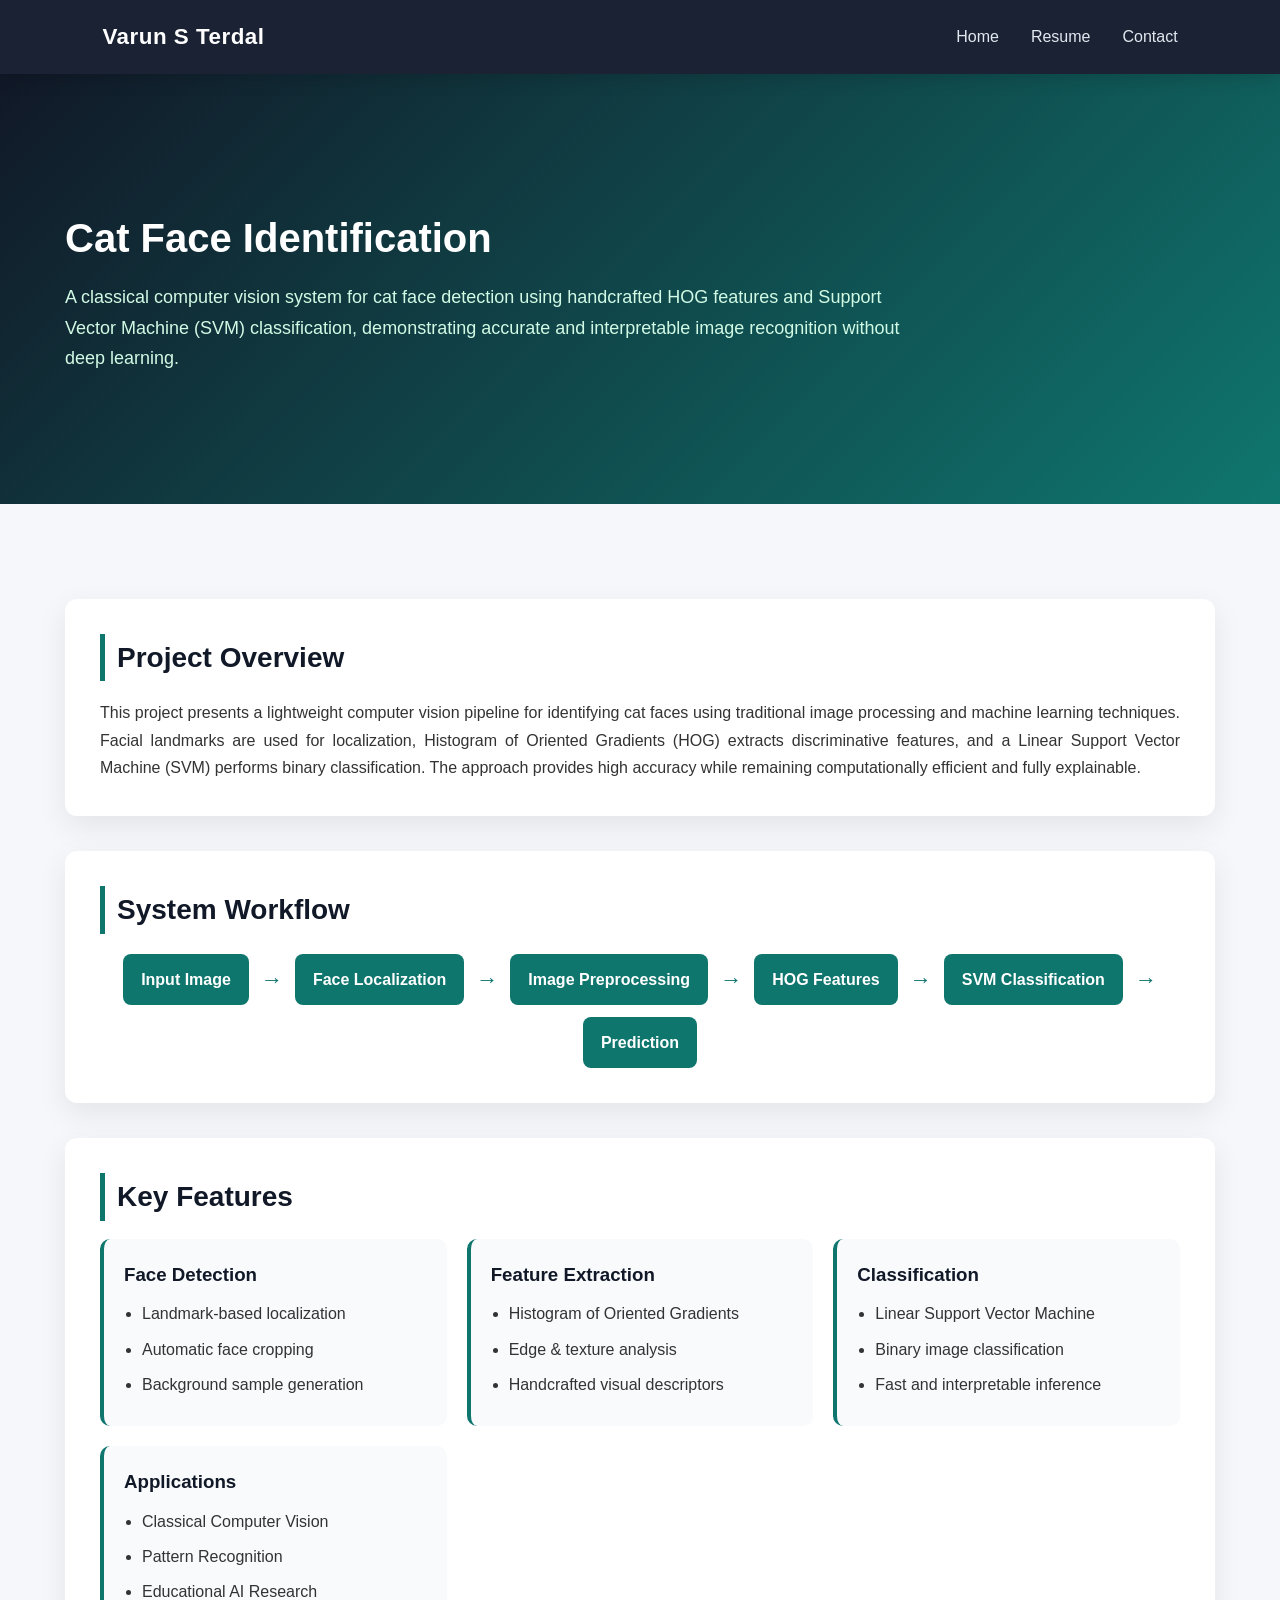
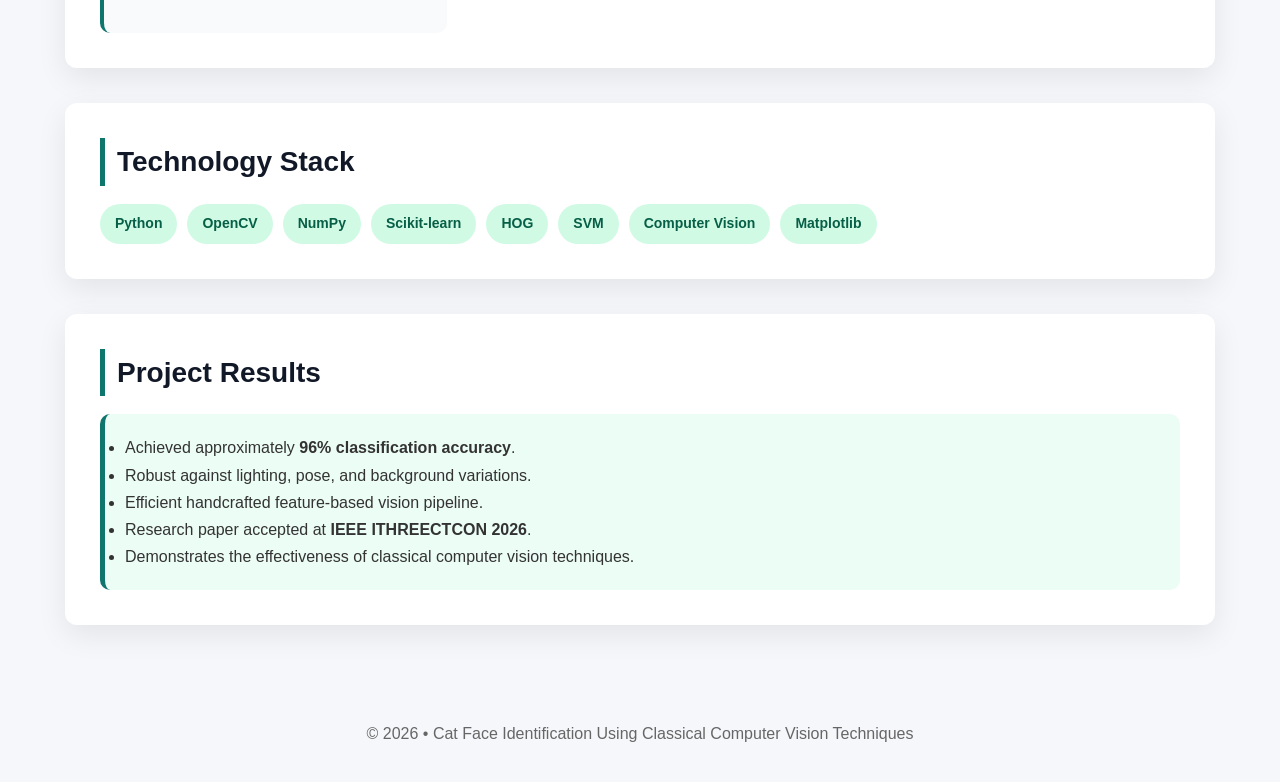
==== projects/catface.html @ 8e874999 "Complete portfolio website" ====
<!DOCTYPE html>
<html lang="en">
<head>
    <nav class="navbar__container">

        <a href="../index.html" class="navbar__logo">

            Varun S Terdal

        </a>

        <ul class="navbar__links">

            <li><a href="../index.html">Home</a></li>

            <li><a href="../resume.pdf" target="_blank">Resume</a></li>

            <li><a href="../index.html#contact">Contact</a></li>

        </ul>

    </nav>

<meta charset="UTF-8">
<meta name="viewport" content="width=device-width, initial-scale=1.0">
<title>Cat Face Identification | Classical Computer Vision</title>

<style>
    /* =========================
   NAVBAR
========================= */

.navbar__container{
    position: sticky;
    top: 0;
    z-index: 1000;

    display: flex;
    justify-content: space-between;
    align-items: center;

    width: 100%;
    padding: 18px 8%;

    background: rgba(15, 23, 42, 0.95);
    backdrop-filter: blur(12px);
    -webkit-backdrop-filter: blur(12px);

    box-shadow: 0 4px 18px rgba(0,0,0,0.15);
}

.navbar__logo{
    text-decoration: none;
    color: #ffffff;
    font-size: 1.4rem;
    font-weight: 700;
    letter-spacing: 0.5px;
    transition: .3s;
}

.navbar__logo:hover{
    color: #60a5fa;
}

.navbar__links{
    display: flex;
    align-items: center;
    gap: 32px;
    list-style: none;
}

.navbar__links li{
    list-style: none;
}

.navbar__links a{
    position: relative;
    text-decoration: none;
    color: #e2e8f0;
    font-size: 1rem;
    font-weight: 500;
    transition: .3s;
}

.navbar__links a:hover{
    color: #60a5fa;
}

.navbar__links a::after{
    content: "";
    position: absolute;
    left: 0;
    bottom: -6px;
    width: 0%;
    height: 2px;
    background: #60a5fa;
    transition: .3s;
}

.navbar__links a:hover::after{
    width: 100%;
}

/* Responsive */

@media (max-width:768px){

    .navbar__container{
        flex-direction: column;
        gap: 15px;
        padding: 18px 5%;
    }

    .navbar__links{
        gap: 18px;
        flex-wrap: wrap;
        justify-content: center;
    }

    .navbar__logo{
        font-size: 1.2rem;
    }

}
*{margin:0;padding:0;box-sizing:border-box;font-family:'Segoe UI',sans-serif;}
body{background:#f5f7fa;color:#333;line-height:1.7;}
.container{width:90%;max-width:1150px;margin:auto;padding:60px 0;}
.hero{background:linear-gradient(135deg,#111827,#0f766e);color:#fff;padding:70px 0;}
.hero h1{font-size:40px;margin-bottom:10px;}
.hero p{max-width:850px;color:#d1fae5;font-size:18px;}
.card{background:#fff;padding:35px;border-radius:12px;margin-top:35px;box-shadow:0 10px 30px rgba(0,0,0,.08);}
.section-title{font-size:28px;color:#111827;margin-bottom:18px;border-left:5px solid #0f766e;padding-left:12px;}
.grid{display:grid;grid-template-columns:repeat(auto-fit,minmax(280px,1fr));gap:20px;}
.box{background:#f8fafc;padding:20px;border-radius:10px;border-left:4px solid #0f766e;}
.box h3{margin-bottom:10px;color:#111827;}
.box ul{padding-left:18px;}
.box li{margin-bottom:8px;}
.workflow{display:flex;flex-wrap:wrap;justify-content:center;gap:12px;margin-top:20px;}
.step{background:#0f766e;color:#fff;padding:12px 18px;border-radius:8px;font-weight:600;}
.arrow{display:flex;align-items:center;font-size:22px;color:#0f766e;}
.tech{display:flex;flex-wrap:wrap;gap:10px;margin-top:15px;}
.tech span{background:#d1fae5;color:#065f46;padding:8px 15px;border-radius:25px;font-size:14px;font-weight:600;}
.result{background:#ecfdf5;border-left:5px solid #0f766e;padding:20px;border-radius:10px;}
.footer{text-align:center;padding:35px;color:#666;}
@media(max-width:768px){.arrow{display:none;}.hero h1{font-size:32px;}}
</style>

</head>
<body>

<section class="hero">
<div class="container">
<h1>Cat Face Identification</h1>
<p>A classical computer vision system for cat face detection using handcrafted HOG features and Support Vector Machine (SVM) classification, demonstrating accurate and interpretable image recognition without deep learning.</p>
</div>
</section>

<div class="container">

<div class="card">
<h2 class="section-title">Project Overview</h2>
<p style="text-align:justify;">
This project presents a lightweight computer vision pipeline for identifying cat faces using traditional image processing and machine learning techniques. Facial landmarks are used for localization, Histogram of Oriented Gradients (HOG) extracts discriminative features, and a Linear Support Vector Machine (SVM) performs binary classification. The approach provides high accuracy while remaining computationally efficient and fully explainable.
</p>
</div>

<div class="card">
<h2 class="section-title">System Workflow</h2>

<div class="workflow">
<div class="step">Input Image</div>
<div class="arrow">→</div>
<div class="step">Face Localization</div>
<div class="arrow">→</div>
<div class="step">Image Preprocessing</div>
<div class="arrow">→</div>
<div class="step">HOG Features</div>
<div class="arrow">→</div>
<div class="step">SVM Classification</div>
<div class="arrow">→</div>
<div class="step">Prediction</div>
</div>

</div>

<div class="card">
<h2 class="section-title">Key Features</h2>

<div class="grid">

<div class="box">
<h3>Face Detection</h3>
<ul>
<li>Landmark-based localization</li>
<li>Automatic face cropping</li>
<li>Background sample generation</li>
</ul>
</div>

<div class="box">
<h3>Feature Extraction</h3>
<ul>
<li>Histogram of Oriented Gradients</li>
<li>Edge & texture analysis</li>
<li>Handcrafted visual descriptors</li>
</ul>
</div>

<div class="box">
<h3>Classification</h3>
<ul>
<li>Linear Support Vector Machine</li>
<li>Binary image classification</li>
<li>Fast and interpretable inference</li>
</ul>
</div>

<div class="box">
<h3>Applications</h3>
<ul>
<li>Classical Computer Vision</li>
<li>Pattern Recognition</li>
<li>Educational AI Research</li>
</ul>
</div>

</div>

</div>

<div class="card">
<h2 class="section-title">Technology Stack</h2>

<div class="tech">
<span>Python</span>
<span>OpenCV</span>
<span>NumPy</span>
<span>Scikit-learn</span>
<span>HOG</span>
<span>SVM</span>
<span>Computer Vision</span>
<span>Matplotlib</span>
</div>

</div>

<div class="card">
<h2 class="section-title">Project Results</h2>

<div class="result">
<ul>
<li>Achieved approximately <strong>96% classification accuracy</strong>.</li>
<li>Robust against lighting, pose, and background variations.</li>
<li>Efficient handcrafted feature-based vision pipeline.</li>
<li>Research paper accepted at <strong>IEEE ITHREECTCON 2026</strong>.</li>
<li>Demonstrates the effectiveness of classical computer vision techniques.</li>
</ul>
</div>

</div>

</div>

<div class="footer">
© 2026 • Cat Face Identification Using Classical Computer Vision Techniques
</div>

</body>
</html>
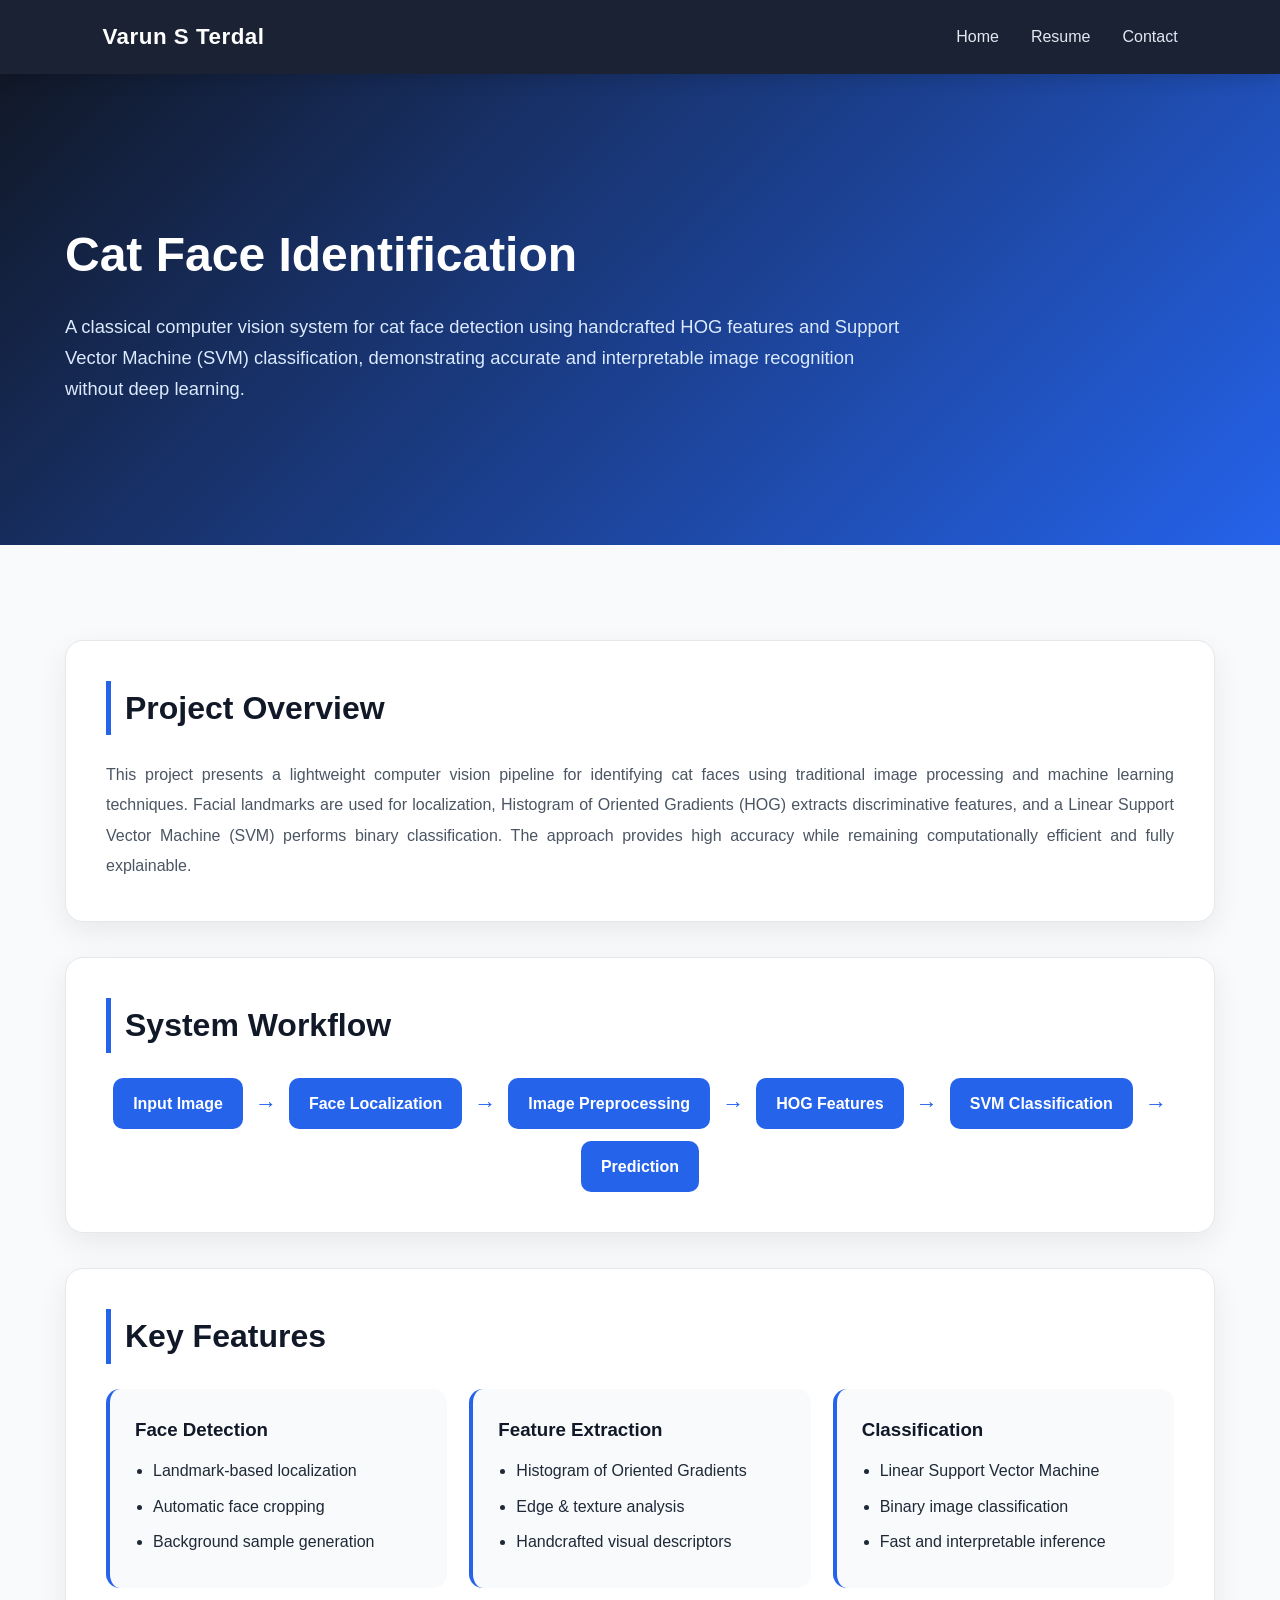
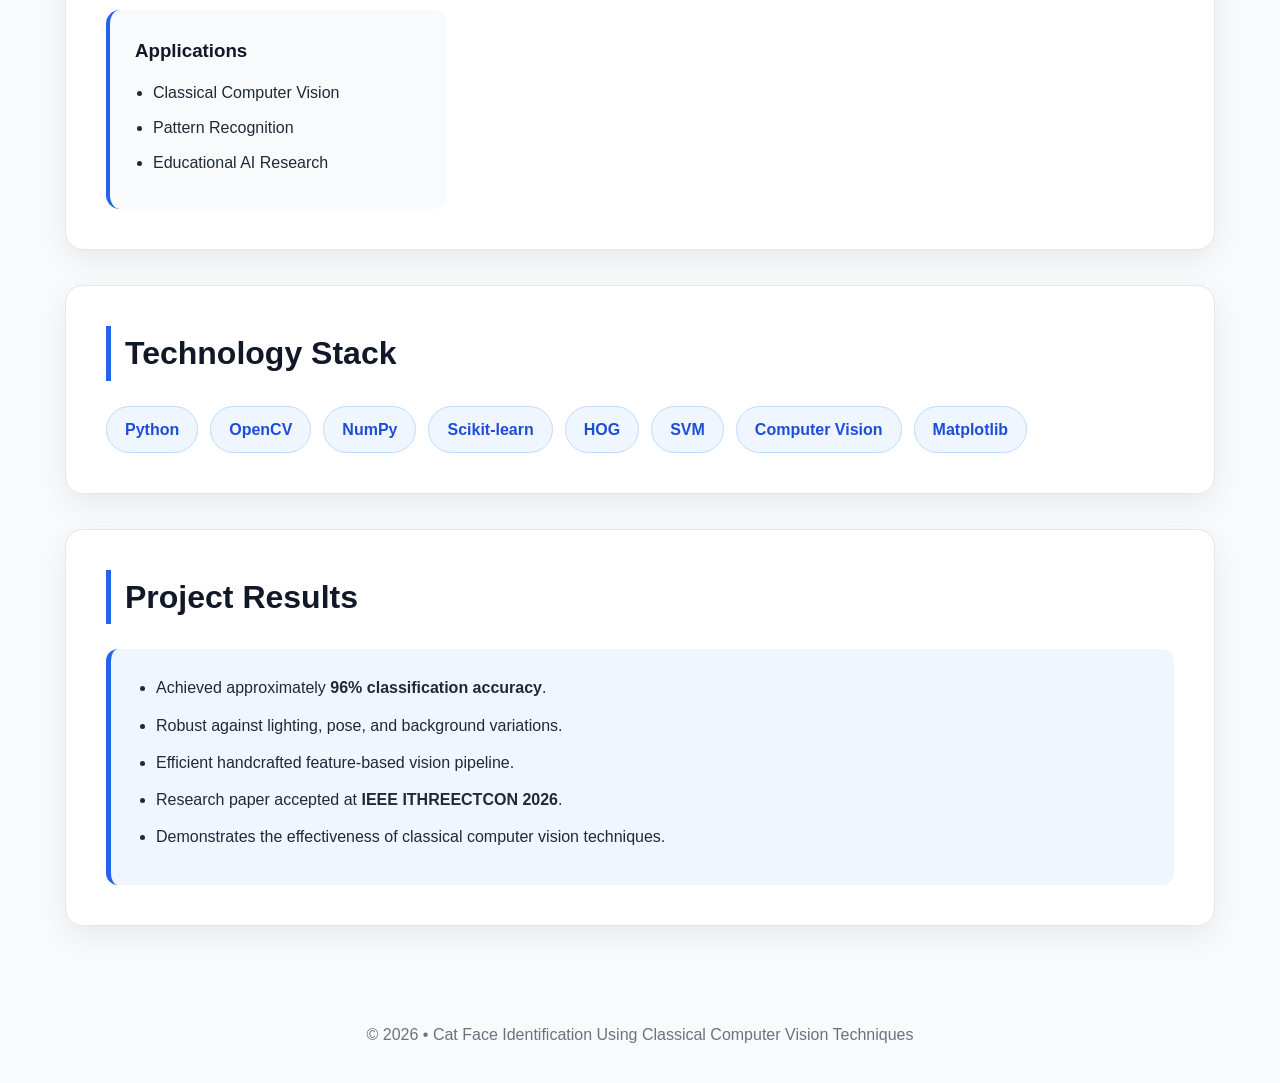
==== commit 2b89bfc2: "Update catface.html" ====
--- a/projects/catface.html
+++ b/projects/catface.html
@@ -13,7 +13,7 @@
 
             <li><a href="../index.html">Home</a></li>
 
-            <li><a href="../resume.pdf" target="_blank">Resume</a></li>
+            <li><a href="../Resume.pdf" target="_blank">Resume</a></li>
 
             <li><a href="../index.html#contact">Contact</a></li>
 
@@ -26,125 +26,471 @@
 <title>Cat Face Identification | Classical Computer Vision</title>
 
 <style>
-    /* =========================
+
+/* =========================
+   GLOBAL
+========================= */
+
+*{
+    margin:0;
+    padding:0;
+    box-sizing:border-box;
+    font-family:'Inter','Segoe UI',sans-serif;
+}
+
+body{
+    background:#f8fafc;
+    color:#1f2937;
+    line-height:1.7;
+}
+
+
+/* =========================
    NAVBAR
 ========================= */
 
 .navbar__container{
-    position: sticky;
-    top: 0;
-    z-index: 1000;
-
-    display: flex;
-    justify-content: space-between;
-    align-items: center;
-
-    width: 100%;
-    padding: 18px 8%;
-
-    background: rgba(15, 23, 42, 0.95);
-    backdrop-filter: blur(12px);
-    -webkit-backdrop-filter: blur(12px);
-
-    box-shadow: 0 4px 18px rgba(0,0,0,0.15);
-}
+
+    position:sticky;
+    top:0;
+    z-index:1000;
+
+    display:flex;
+    justify-content:space-between;
+    align-items:center;
+
+    width:100%;
+    padding:18px 8%;
+
+    background:rgba(15,23,42,.95);
+    backdrop-filter:blur(12px);
+
+    box-shadow:0 4px 18px rgba(0,0,0,.15);
+}
+
 
 .navbar__logo{
-    text-decoration: none;
-    color: #ffffff;
-    font-size: 1.4rem;
-    font-weight: 700;
-    letter-spacing: 0.5px;
-    transition: .3s;
-}
+
+    text-decoration:none;
+    color:white;
+
+    font-size:1.4rem;
+    font-weight:700;
+
+    letter-spacing:.5px;
+
+    transition:.3s;
+}
+
 
 .navbar__logo:hover{
-    color: #60a5fa;
-}
+    color:#60a5fa;
+}
+
 
 .navbar__links{
-    display: flex;
-    align-items: center;
-    gap: 32px;
-    list-style: none;
-}
-
-.navbar__links li{
-    list-style: none;
-}
+
+    display:flex;
+    gap:32px;
+
+    list-style:none;
+}
+
 
 .navbar__links a{
-    position: relative;
-    text-decoration: none;
-    color: #e2e8f0;
-    font-size: 1rem;
-    font-weight: 500;
-    transition: .3s;
-}
+
+    text-decoration:none;
+
+    color:#e2e8f0;
+
+    font-weight:500;
+
+    position:relative;
+
+    transition:.3s;
+}
+
 
 .navbar__links a:hover{
-    color: #60a5fa;
-}
+    color:#60a5fa;
+}
+
 
 .navbar__links a::after{
-    content: "";
-    position: absolute;
-    left: 0;
-    bottom: -6px;
-    width: 0%;
-    height: 2px;
-    background: #60a5fa;
-    transition: .3s;
-}
+
+    content:"";
+
+    position:absolute;
+
+    left:0;
+    bottom:-6px;
+
+    width:0;
+    height:2px;
+
+    background:#60a5fa;
+
+    transition:.3s;
+}
+
 
 .navbar__links a:hover::after{
-    width: 100%;
-}
-
-/* Responsive */
-
-@media (max-width:768px){
+    width:100%;
+}
+
+
+
+/* =========================
+   MAIN CONTAINER
+========================= */
+
+
+.container{
+
+    width:min(1150px,90%);
+
+    margin:auto;
+
+    padding:60px 0;
+}
+
+
+
+/* =========================
+   HERO SECTION
+========================= */
+
+
+.hero{
+
+    background:linear-gradient(135deg,#111827,#2563eb);
+
+    color:white;
+
+    padding:80px 0;
+
+}
+
+
+.hero h1{
+
+    font-size:3rem;
+
+    font-weight:800;
+
+    margin-bottom:15px;
+
+}
+
+
+.hero p{
+
+    max-width:850px;
+
+    font-size:1.15rem;
+
+    color:#dbeafe;
+
+}
+
+
+
+/* =========================
+   CONTENT CARDS
+========================= */
+
+
+.card{
+
+    background:white;
+
+    padding:40px;
+
+    border-radius:18px;
+
+    margin-top:35px;
+
+    border:1px solid #e5e7eb;
+
+    box-shadow:
+    0 10px 30px rgba(0,0,0,.07);
+
+}
+
+
+
+.section-title{
+
+    font-size:2rem;
+
+    color:#111827;
+
+    margin-bottom:25px;
+
+    border-left:5px solid #2563eb;
+
+    padding-left:14px;
+
+}
+
+
+
+.card p{
+
+    color:#4b5563;
+
+    text-align:justify;
+
+    line-height:1.9;
+
+}
+
+
+
+/* =========================
+   FEATURE GRID
+========================= */
+
+
+.grid{
+
+    display:grid;
+
+    grid-template-columns:
+    repeat(auto-fit,minmax(280px,1fr));
+
+    gap:22px;
+
+}
+
+
+.box{
+
+    background:#f8fafc;
+
+    padding:25px;
+
+    border-radius:14px;
+
+    border-left:4px solid #2563eb;
+
+    transition:.3s;
+
+}
+
+
+.box:hover{
+
+    transform:translateY(-5px);
+
+    box-shadow:0 10px 25px rgba(0,0,0,.08);
+
+}
+
+
+.box h3{
+
+    margin-bottom:12px;
+
+    color:#111827;
+
+}
+
+
+.box ul{
+
+    padding-left:18px;
+
+}
+
+
+.box li{
+
+    margin-bottom:8px;
+
+}
+
+
+
+/* =========================
+   WORKFLOW
+========================= */
+
+
+.workflow{
+
+    display:flex;
+
+    flex-wrap:wrap;
+
+    justify-content:center;
+
+    align-items:center;
+
+    gap:12px;
+
+}
+
+
+.step{
+
+    background:#2563eb;
+
+    color:white;
+
+    padding:12px 20px;
+
+    border-radius:10px;
+
+    font-weight:600;
+
+}
+
+
+.arrow{
+
+    color:#2563eb;
+
+    font-size:22px;
+
+}
+
+
+
+/* =========================
+   TECHNOLOGY TAGS
+========================= */
+
+
+.tech{
+
+    display:flex;
+
+    flex-wrap:wrap;
+
+    gap:12px;
+
+}
+
+
+.tech span{
+
+    background:#eff6ff;
+
+    color:#1d4ed8;
+
+    padding:9px 18px;
+
+    border-radius:30px;
+
+    font-weight:600;
+
+    border:1px solid #bfdbfe;
+
+}
+
+
+
+/* =========================
+   RESULTS
+========================= */
+
+
+.result{
+
+    background:#eff6ff;
+
+    border-left:5px solid #2563eb;
+
+    padding:25px;
+
+    border-radius:12px;
+
+}
+
+
+.result ul{
+
+    padding-left:20px;
+
+}
+
+
+.result li{
+
+    margin-bottom:10px;
+
+}
+
+
+
+/* =========================
+   FOOTER
+========================= */
+
+
+.footer{
+
+    text-align:center;
+
+    padding:35px;
+
+    color:#6b7280;
+
+}
+
+
+
+/* =========================
+   RESPONSIVE
+========================= */
+
+
+@media(max-width:768px){
 
     .navbar__container{
-        flex-direction: column;
-        gap: 15px;
-        padding: 18px 5%;
+
+        flex-direction:column;
+
+        gap:15px;
+
     }
 
+
     .navbar__links{
-        gap: 18px;
-        flex-wrap: wrap;
-        justify-content: center;
+
+        gap:18px;
+
+        flex-wrap:wrap;
+
+        justify-content:center;
+
     }
 
-    .navbar__logo{
-        font-size: 1.2rem;
+
+    .hero h1{
+
+        font-size:2.2rem;
+
     }
 
-}
-*{margin:0;padding:0;box-sizing:border-box;font-family:'Segoe UI',sans-serif;}
-body{background:#f5f7fa;color:#333;line-height:1.7;}
-.container{width:90%;max-width:1150px;margin:auto;padding:60px 0;}
-.hero{background:linear-gradient(135deg,#111827,#0f766e);color:#fff;padding:70px 0;}
-.hero h1{font-size:40px;margin-bottom:10px;}
-.hero p{max-width:850px;color:#d1fae5;font-size:18px;}
-.card{background:#fff;padding:35px;border-radius:12px;margin-top:35px;box-shadow:0 10px 30px rgba(0,0,0,.08);}
-.section-title{font-size:28px;color:#111827;margin-bottom:18px;border-left:5px solid #0f766e;padding-left:12px;}
-.grid{display:grid;grid-template-columns:repeat(auto-fit,minmax(280px,1fr));gap:20px;}
-.box{background:#f8fafc;padding:20px;border-radius:10px;border-left:4px solid #0f766e;}
-.box h3{margin-bottom:10px;color:#111827;}
-.box ul{padding-left:18px;}
-.box li{margin-bottom:8px;}
-.workflow{display:flex;flex-wrap:wrap;justify-content:center;gap:12px;margin-top:20px;}
-.step{background:#0f766e;color:#fff;padding:12px 18px;border-radius:8px;font-weight:600;}
-.arrow{display:flex;align-items:center;font-size:22px;color:#0f766e;}
-.tech{display:flex;flex-wrap:wrap;gap:10px;margin-top:15px;}
-.tech span{background:#d1fae5;color:#065f46;padding:8px 15px;border-radius:25px;font-size:14px;font-weight:600;}
-.result{background:#ecfdf5;border-left:5px solid #0f766e;padding:20px;border-radius:10px;}
-.footer{text-align:center;padding:35px;color:#666;}
-@media(max-width:768px){.arrow{display:none;}.hero h1{font-size:32px;}}
+
+    .card{
+
+        padding:25px;
+
+    }
+
+
+    .arrow{
+
+        display:none;
+
+    }
+
+}
+
 </style>
-
 </head>
 <body>
 
@@ -266,4 +612,4 @@
 </div>
 
 </body>
-</html>+</html>
